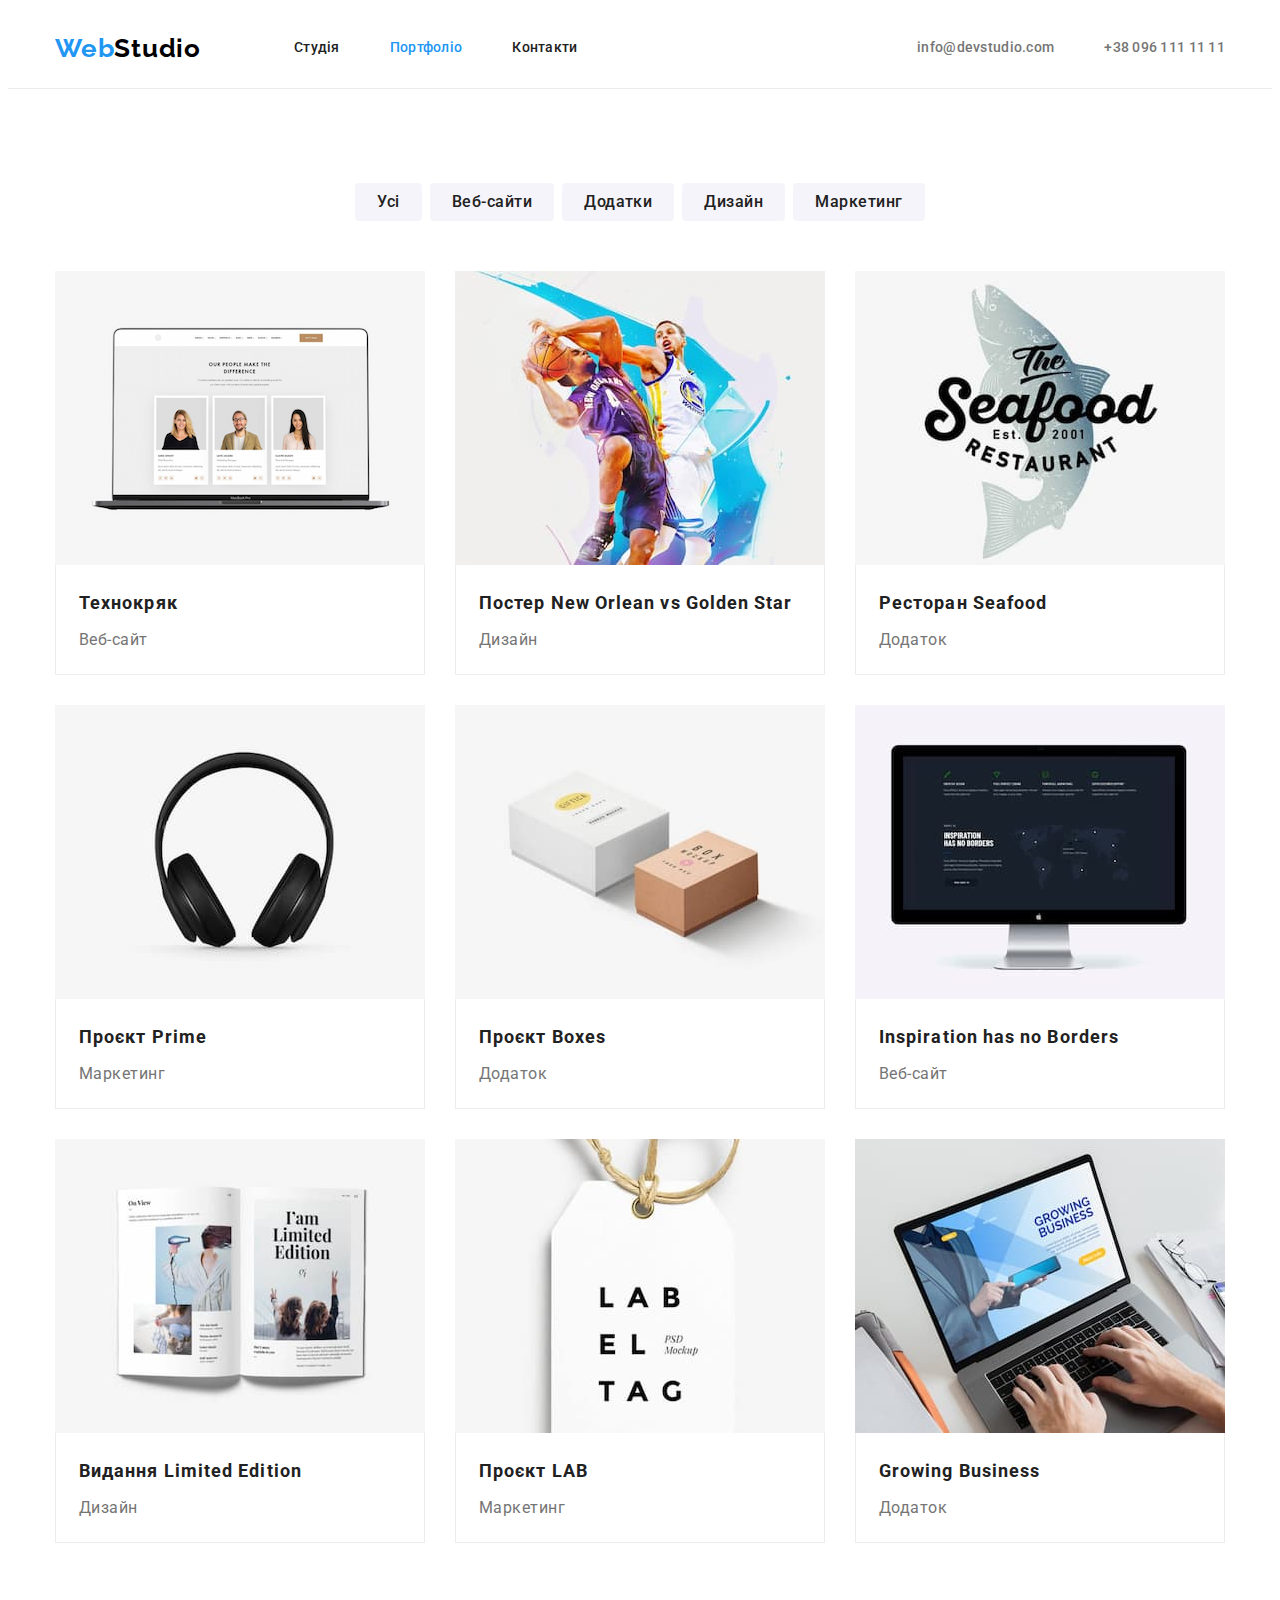
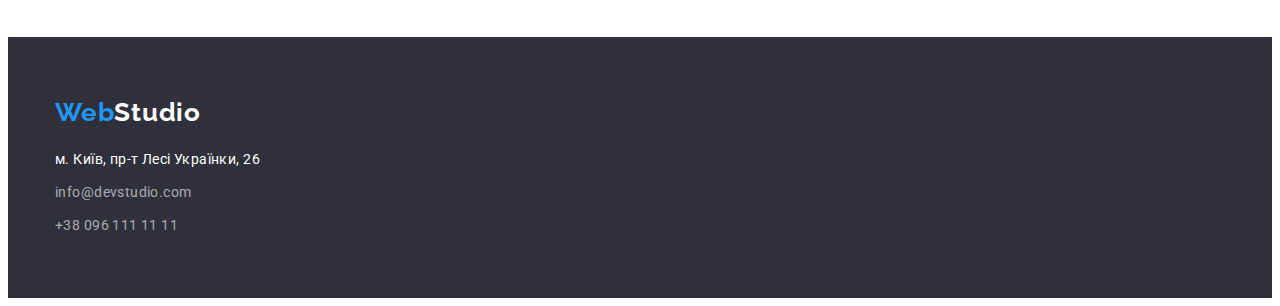
==== portfolio.html @ 72affaf9 "Initial" ====
<!DOCTYPE html>
<html lang="uk">
  <head>
    <meta charset="UTF-8" />
    <meta http-equiv="X-UA-Compatible" content="IE=edge" />
    <meta name="viewport" content="width=device-width, initial-scale=1.0" />
    <title>Document</title>
    <link rel="preconnect" href="https://fonts.googleapis.com" />
    <link rel="preconnect" href="https://fonts.gstatic.com" crossorigin />
    <link
      href="https://fonts.googleapis.com/css2?family=Raleway:wght@700&family=Roboto:wght@400;500;700;900&display=swap"
      rel="stylesheet"
    />
    <link
      rel="stylesheet"
      href="https://cdnjs.cloudflare.com/ajax/libs/modern-normalize/1.1.0/modern-normalize.min.css"
      integrity="sha512-wpPYUAdjBVSE4KJnH1VR1HeZfpl1ub8YT/NKx4PuQ5NmX2tKuGu6U/JRp5y+Y8XG2tV+wKQpNHVUX03MfMFn9Q=="
      crossorigin="anonymous"
      referrerpolicy="no-referrer"
    />
    <link rel="stylesheet" href="./css/style.css" />
  </head>
  <body class="body">
    <header class="hdr portfolio">
      <div class="menu">
        <nav class="nav">
          <a class="logo top" href="./index.html"
            ><span class="logo-begin">Web</span
            ><span class="logo-end-black">Studio</span></a
          >
          <ul class="list hilight">
            <li class="item">
              <a class="link" href="./index.html"> Студія</a>
            </li>
            <li class="item">
              <a class="link" style="color: #2196f3" href="./portfolio.html">
                Портфоліо</a
              >
            </li>
            <li class="item">
              <a class="link" href=""> Контакти</a>
            </li>
          </ul>
        </nav>
        <ul class="list hilight">
          <li class="item">
            <a class="link header-contacts" href="mailto:info@devstudio.com"
              >info@devstudio.com</a
            >
          </li>
          <li class="item">
            <a class="link header-contacts" href="tel:+380961111111"
              >+38 096 111 11 11</a
            >
          </li>
        </ul>
      </div>
    </header>
    <!-- <hr class="h-line" /> -->
    <main>
      <section class="section works">
        <div class="container gallery">
          <h1 class="invisible">Цей заголовок буде скрито.</h1>
          <h2 class="invisible">Фільтр робіт</h2>
          <ul class="list filter">
            <li class="item">
              <button class="button" type="button">Усі</button>
            </li>
            <li class="item">
              <button class="button" type="button">Веб-сайти</button>
            </li>
            <li class="item">
              <button class="button" type="button">Додатки</button>
            </li>
            <li class="item">
              <button class="button" type="button">Дизайн</button>
            </li>
            <li class="item">
              <button class="button" type="button">Маркетинг</button>
            </li>
          </ul>
          <h2 class="invisible">Зразки робіт</h2>
          <ul class="list portfolio">
            <li class="item">
              <a class="portfolio-ref" href="">
                <img
                  src="./images/technokryak_1.jpg"
                  alt="technokryak"
                  width="370"
                  height="294"
                />
                <div class="portfolio-textbox">
                  <h3 class="portfolio-header">Технокряк</h3>
                  <p class="portfolio-text">Веб-сайт</p>
                </div>
              </a>
            </li>
            <li class="item">
              <a class="portfolio-ref" href="">
                <img
                  src="./images/poster-new-orlean-vs-golden-star.jpg"
                  alt="poster-new-orlean-vs-golden-star"
                  width="370"
                  height="294"
                />
                <div class="portfolio-textbox">
                  <h3 class="portfolio-header">
                    Постер New Orlean vs Golden Star
                  </h3>
                  <p class="portfolio-text">Дизайн</p>
                </div>
              </a>
            </li>
            <li class="item">
              <a class="portfolio-ref" href="">
                <img
                  src="./images/restoran-seafood.jpg"
                  alt="restoran-seafood"
                  width="370"
                  height="294"
                />
                <div class="portfolio-textbox">
                  <h3 class="portfolio-header">Ресторан Seafood</h3>
                  <p class="portfolio-text">Додаток</p>
                </div>
              </a>
            </li>
            <li class="item">
              <a class="portfolio-ref" href="">
                <img
                  src="./images/project-prime.jpg"
                  alt="project-prime"
                  width="370"
                  height="294"
                />
                <div class="portfolio-textbox">
                  <h3 class="portfolio-header">Проєкт Prime</h3>
                  <p class="portfolio-text">Маркетинг</p>
                </div>
              </a>
            </li>
            <li class="item">
              <a class="portfolio-ref" href="">
                <img
                  src="./images/project-boxes.jpg"
                  alt="project-boxes"
                  width="370"
                  height="294"
                />
                <div class="portfolio-textbox">
                  <h3 class="portfolio-header">Проєкт Boxes</h3>
                  <p class="portfolio-text">Додаток</p>
                </div>
              </a>
            </li>
            <li class="item">
              <a class="portfolio-ref" href="">
                <img
                  src="./images/inspirations-has-no-borders.jpg"
                  alt="inspirations-has-no-borders"
                  width="370"
                  height="294"
                />
                <div class="portfolio-textbox">
                  <h3 class="portfolio-header">Inspiration has no Borders</h3>
                  <p class="portfolio-text">Веб-сайт</p>
                </div>
              </a>
            </li>
            <li class="item">
              <a class="portfolio-ref" href="">
                <img
                  src="./images/vydannya-limited-edition.jpg"
                  alt="vydannya-limited-edition.jpg"
                  width="370"
                  height="294"
                />
                <div class="portfolio-textbox">
                  <h3 class="portfolio-header">Видання Limited Edition</h3>
                  <p class="portfolio-text">Дизайн</p>
                </div>
              </a>
            </li>
            <li class="item">
              <a class="portfolio-ref" href="">
                <img
                  src="./images/project-lab.jpg"
                  alt="project-lab"
                  width="370"
                  height="294"
                />
                <div class="portfolio-textbox">
                  <h3 class="portfolio-header">Проєкт LAB</h3>
                  <p class="portfolio-text">Маркетинг</p>
                </div>
              </a>
            </li>
            <li class="item">
              <a class="portfolio-ref" href="">
                <img
                  src="./images/groving-business.jpg"
                  alt="groving-business"
                  width="370"
                  height="294"
                />
                <div class="portfolio-textbox">
                  <h3 class="portfolio-header">Growing Business</h3>
                  <p class="portfolio-text">Додаток</p>
                </div>
              </a>
            </li>
          </ul>
        </div>
      </section>
    </main>

    <footer class="ftr">
      <div class="board">
        <div class="first-column">
          <div class="row-logo">
            <a class="logo" href="#"
              ><span class="logo-begin">Web</span
              ><span class="logo-end-white">Studio</span></a
            >
          </div>

          <div class="row-address">
            <a
              class="footer-address"
              href="https://goo.gl/maps/KNuMFoGWD1NAP8xu9"
              target="_blank"
              rel="noopener noreferrer"
              >м. Київ, пр-т Лесі Українки, 26</a
            >
          </div>

          <div class="row-email">
            <a class="footer-ref" href="mailto:info@devstudio.com"
              >info@devstudio.com</a
            >
          </div>

          <div class="row-tel">
            <a class="footer-ref" href="tel:+380961111111">+38 096 111 11 11</a>
          </div>
        </div>
      </div>
    </footer>
  </body>
</html>
---- css/style.css ----
:root {
  --color-primary: #212121;
  --color-secondary: #757575;
  --color-accent: #2196f3;
  --color-footer: rgba(255, 255, 255, 0.6);
  --bckg-primary: #ffffff;
  --bckg-secondary: #f5f4fa;
  --bckg-dark: #2f303a;
  --bckg-button: #f5f4fa;
  --portfolio-gallery-row-count: 3;
  --portfolio-gallery-last-row-count: 3;
  --portfolio-gallery-margin-width: 30px;
}

html {
  box-sizing: border-box;
}
*,
*::before,
*::after {
  box-sizing: inherit;
}

a {
  text-decoration: none;
  color: inherit;
}

img {
  display: block;
  /* box-sizing: border-box; */
  margin: 0;
  padding: 0;
}

body {
  font-family: "Roboto", sans-serif;
  color: var(--color-primary);
  background-color: var(--bckg-primary);
}

.section {
  padding-top: 94px;
  padding-bottom: 94px;
}

.container {
  width: 1200px;
  padding-left: 15px;
  padding-right: 15px;
  padding-top: 0;
  padding-bottom: 0;
  margin-top: 0;
  margin-bottom: 0;
  margin-left: auto;
  margin-right: auto;
}

/* ========================================= */

.logo {
  display: inline-block;
  padding: 0;
  margin: 0;
  font-family: Raleway;
  font-size: 26px;
  font-weight: 700;
  line-height: 1.19;
  letter-spacing: 0.03em;
}
.logo-begin {
  color: var(--color-accent);
}
.logo-end-black {
  color: #000000;
}
.logo-end-white {
  color: #ffffff;
}
.logo.top {
  margin-right: 93px;
}
.list :visited {
  color: inherit;
}
.list.hilight :hover {
  color: var(--color-accent);
}
.list.hilight :focus {
  color: var(--color-accent);
}

.invisible {
  display: none;
}

.sections-header {
  margin-top: 0;
  margin-bottom: 50px;
  padding: 0;
  font-weight: 700;
  font-size: 36px;
  line-height: 1.17;
  text-align: center;
  letter-spacing: 0.03em;
}

/* Page head section */
.hdr {
  background-color: var(--bckg-primary);
}
/* Head section container */
.hdr .menu {
  width: 1200px;
  padding: 0 15px;
  margin: 0 auto;
  display: flex;
  justify-content: space-between;
  align-items: center;
}

.nav {
  display: flex;
  align-items: center;
}

.menu .list {
  list-style: none;
  padding: 0;
  margin: 0;
  display: flex;
  font-weight: 500;
  font-size: 14px;
  line-height: 1.14;
  letter-spacing: 0.02em;
  color: var(--color-primary);
}
.menu .list .link {
  display: block;
  padding-top: 32px;
  padding-bottom: 32px;
}
.menu .list .item + .item {
  margin-left: 50px;
}

.header-contacts {
  color: var(--color-secondary);
}

/* Hero section */
.section.hero {
  padding-top: 200px;
  padding-bottom: 200px;
}
.hero {
  background-color: var(--bckg-dark);
}
/* Hero section container */
.face {
  margin-top: 0;
  margin-bottom: 0;
  margin-left: auto;
  margin-right: auto;
  text-align: center;
}
.hero-header {
  margin-top: 0;
  margin-bottom: 30px;
  margin-left: auto;
  margin-right: auto;
  /*  width: 696px;*/

  font-weight: 900;
  font-size: 44px;
  line-height: 1.36;
  text-align: center;
  letter-spacing: 0.06em;
  text-transform: uppercase;

  color: #ffffff;
}

.face .button {
  padding: 0;
  margin-top: 0;
  margin-bottom: 0;
  margin-left: auto;
  margin-right: auto;
  cursor: pointer;
  min-width: 216px;
  height: 50px;
  border-color: var(--color-accent);
  box-shadow: 0px 4px 4px rgba(0, 0, 0, 0.15);
  border-radius: 4px;
  font-weight: 700;
  font-size: 16px;
  line-height: 1.88;
  text-align: center;
  letter-spacing: 0.06em;
  background: var(--color-accent);
  color: #ffffff;
}

/* Features section  */

.features {
  background-color: var(--bckg-primary);
}
/* Features section container*/
.features .description {
  margin-top: 0;
  margin-bottom: 0;
  padding-top: 0;
  padding-bottom: 0;
}
.description .list {
  display: flex;
  list-style: none;
  margin: 0;
  padding: 0;
}
.description .list .item {
  width: 270px;
}
.description .list .item + .item {
  margin-left: 30px;
}
.feature-header {
  margin-top: 0;
  margin-bottom: 10px;
  padding: 0;
  font-weight: 700;
  font-size: 14px;
  line-height: 1.14;
  letter-spacing: 0.03em;
  text-transform: uppercase;
}
.feature-text {
  margin: 0;
  padding: 0;
  font-weight: 400;
  font-size: 14px;
  line-height: 1.71;
  letter-spacing: 0.03em;
  color: var(--color-secondary);
}

/* Directions (of business) section */
.section.directions {
  padding-top: 0;
}
.directions {
  background-color: var(--bckg-primary);
}
/* Directions container */
.directions .presentation {
  padding-top: 0;
  padding-bottom: 0;
  margin-top: 0;
  margin-bottom: 0;
}
.presentation .list {
  list-style: none;
  margin: 0;
  padding: 0;
  display: flex;
}
.presentation .list .item {
  width: 370px;
}
.presentation .list .item + .item {
  margin-left: 30px;
}

/* (Our) Command section */
.command {
  background-color: var(--bckg-secondary);
}
/* Command section container */
.command .gallery {
  padding-top: 0;
  padding-bottom: 0;
  margin-top: 0;
  margin-bottom: 0;
}

.command.list {
  display: flex;
  list-style: none;
  margin: 0;
  padding: 0;
}

.command.list .item {
  width: 270px;
  text-align: center;
  box-shadow: 0px 1px 3px rgba(0, 0, 0, 0.12), 0px 1px 1px rgba(0, 0, 0, 0.14),
    0px 2px 1px rgba(0, 0, 0, 0.2);
  border-radius: 0px 0px 4px 4px;
}
.command.list .item + .item {
  margin-left: 30px;
}

.command-textbox {
  display: block;
  margin: 0;

  padding-top: 30px;
  padding-left: 0;
  padding-right: 0;
  padding-bottom: 30px;

  border: #ececec;
  border-style: solid;
  border-top-width: 0;
  border-left-width: 1px;
  border-right-width: 1px;
  border-bottom-width: 1px;

  text-align: center;
}

.command-header {
  margin-top: 0;
  margin-bottom: 10px;
  font-weight: 500;
  font-size: 16px;
  line-height: 1.19;
  letter-spacing: 0.03em;
}
.command-text {
  margin-top: 0;
  margin-bottom: 0;
  font-weight: 400;
  font-size: 16px;
  line-height: 1.19;
  letter-spacing: 0.03em;
  color: var(--color-secondary);
}

/* Footer section */
.ftr {
  background-color: var(--bckg-dark);
}
/* Footer section container */
.ftr .board {
  width: 1200px;
  margin: 0 auto;
  padding-left: 15px;
  padding-right: 15px;
  padding-top: 60px;
  padding-bottom: 60px;
  display: flex;
}
.first-column {
  margin: 0;
  display: flex;
  flex-direction: column;
  width: 231px;
}
.first-column .row-logo {
  margin: 0;
  margin-bottom: 20px;
}
.first-column .row-address {
  margin: 0;
  margin-bottom: 9px;
  /* height: 21px; */
}
.first-column .row-email {
  margin: 0;
  margin-bottom: 9px;
  /* height: 21px; */
}
.first-column .row-tel {
  margin: 0;
  /* height: 21px; */
}

.footer-address {
  padding: 0;
  /* height: 21px; */
  text-decoration: none;
  font-style: normal;
  color: #ffffff;
  font-weight: 400;
  font-size: 14px;
  line-height: 1.71;
  /* or 171% */
  letter-spacing: 0.03em;
}
.footer-ref {
  padding: 0;
  /* height: 21px; */
  text-decoration: none;
  font-style: normal;
  font-size: 14px;
  line-height: 1.71;
  letter-spacing: 0.03em;
  color: var(--color-footer);
}
.footer-ref:hover {
  color: var(--color-accent);
}
.footer-ref:focus {
  color: var(--color-accent);
}
.footer-address:hover {
  color: var(--color-accent);
}
.footer-address:focus {
  color: var(--color-accent);
}

/* Portfolio page head section */
.hdr.portfolio {
  border-bottom: #ececec;
  border-style: solid;
  border-top-width: 0;
  border-left-width: 0;
  border-right-width: 0;
  border-bottom-width: 1px;
}

/* (Our) Works section */
.works {
  background-color: var(--bckg-primary);
}
/* Works section Container */
.works .gallery {
  padding-top: 0;
  padding-bottom: 0;
  margin-top: 0;
  margin-bottom: 0;
}

.works .list.filter {
  display: flex;
  list-style: none;
  margin: 0;
  padding: 0;
  /* list-style: none;
  display: flex;*/
  justify-content: center;
  margin-bottom: 50px;
}

.works .list.filter .button {
  padding: 0;
  margin: 0;
  cursor: pointer;
  padding-left: 22px;
  padding-right: 22px;
  padding-top: 6px;
  padding-bottom: 6px;

  background: var(--bckg-button);
  color: var(--color-primary);
  box-shadow: none;
  border: none;
  /* border-style: solid;
  border-color: var(--bckg-button); */
  border-radius: 4px;
  font-family: "Roboto";
  font-style: normal;
  font-weight: 500;
  font-size: 16px;
  line-height: 1.63;

  text-align: center;
  letter-spacing: 0.03em;
}
.works .list.filter .button:hover {
  background: var(--color-accent);
  color: #ffffff;
  padding-left: 25px;
  padding-right: 25px;
  box-shadow: 0px 3px 1px rgba(0, 0, 0, 0.1), 0px 1px 2px rgba(0, 0, 0, 0.08),
    0px 2px 2px rgba(0, 0, 0, 0.12);
  border-radius: 4px;
}
.works .list.filter .button:focus {
  display: flex;
  background: var(--color-accent);
  color: #ffffff;
  padding-left: 25px;
  padding-right: 25px;
  box-shadow: 0px 3px 1px rgba(0, 0, 0, 0.1), 0px 1px 2px rgba(0, 0, 0, 0.08),
    0px 2px 2px rgba(0, 0, 0, 0.12);
}

.works .list.filter .item + .item {
  margin-left: 8px;
}

.works .list.portfolio {
  margin: 0;
  padding: 0;

  list-style: none;
  display: flex;
  flex-wrap: wrap;
}

.portfolio-ref {
  cursor: default;
}

.list.portfolio .item {
  /* box-sizing: border-box; */
  padding: 0;

  width: calc(
    (
        100% -
          (
            (var(--portfolio-gallery-row-count) - 1) *
              var(--portfolio-gallery-margin-width)
          )
      ) / var(--portfolio-gallery-row-count)
  );
  margin-right: var(--portfolio-gallery-margin-width);
  margin-bottom: var(--portfolio-gallery-margin-width);
}

.list.portfolio .item:nth-child(3n) {
  margin-right: 0;
}

.list.portfolio .item:nth-last-child(-n + 3) {
  margin-bottom: 0;
}

.portfolio-textbox {
  display: block;
  margin: 0;
  padding-top: 20px;
  padding-left: 23px;
  padding-right: 23px;
  padding-bottom: 19px;
  border: #ececec;
  border-style: solid;
  border-top-width: 0;
  border-left-width: 1px;
  border-right-width: 1px;
  border-bottom-width: 1px;
}

.portfolio-header {
  margin-top: 0;
  margin-right: 0;
  margin-bottom: 4px;
  margin-left: 0;

  padding: 0;
  font-weight: 700;
  font-size: 18px;
  line-height: 2;
  letter-spacing: 0.06em;
  /*color: var(--color-primary);*/
}

.portfolio-text {
  margin: 0;
  padding: 0;

  font-weight: 400;
  font-size: 16px;
  line-height: 1.88;
  letter-spacing: 0.03em;
  color: var(--color-secondary);
}

/* =============================================== */
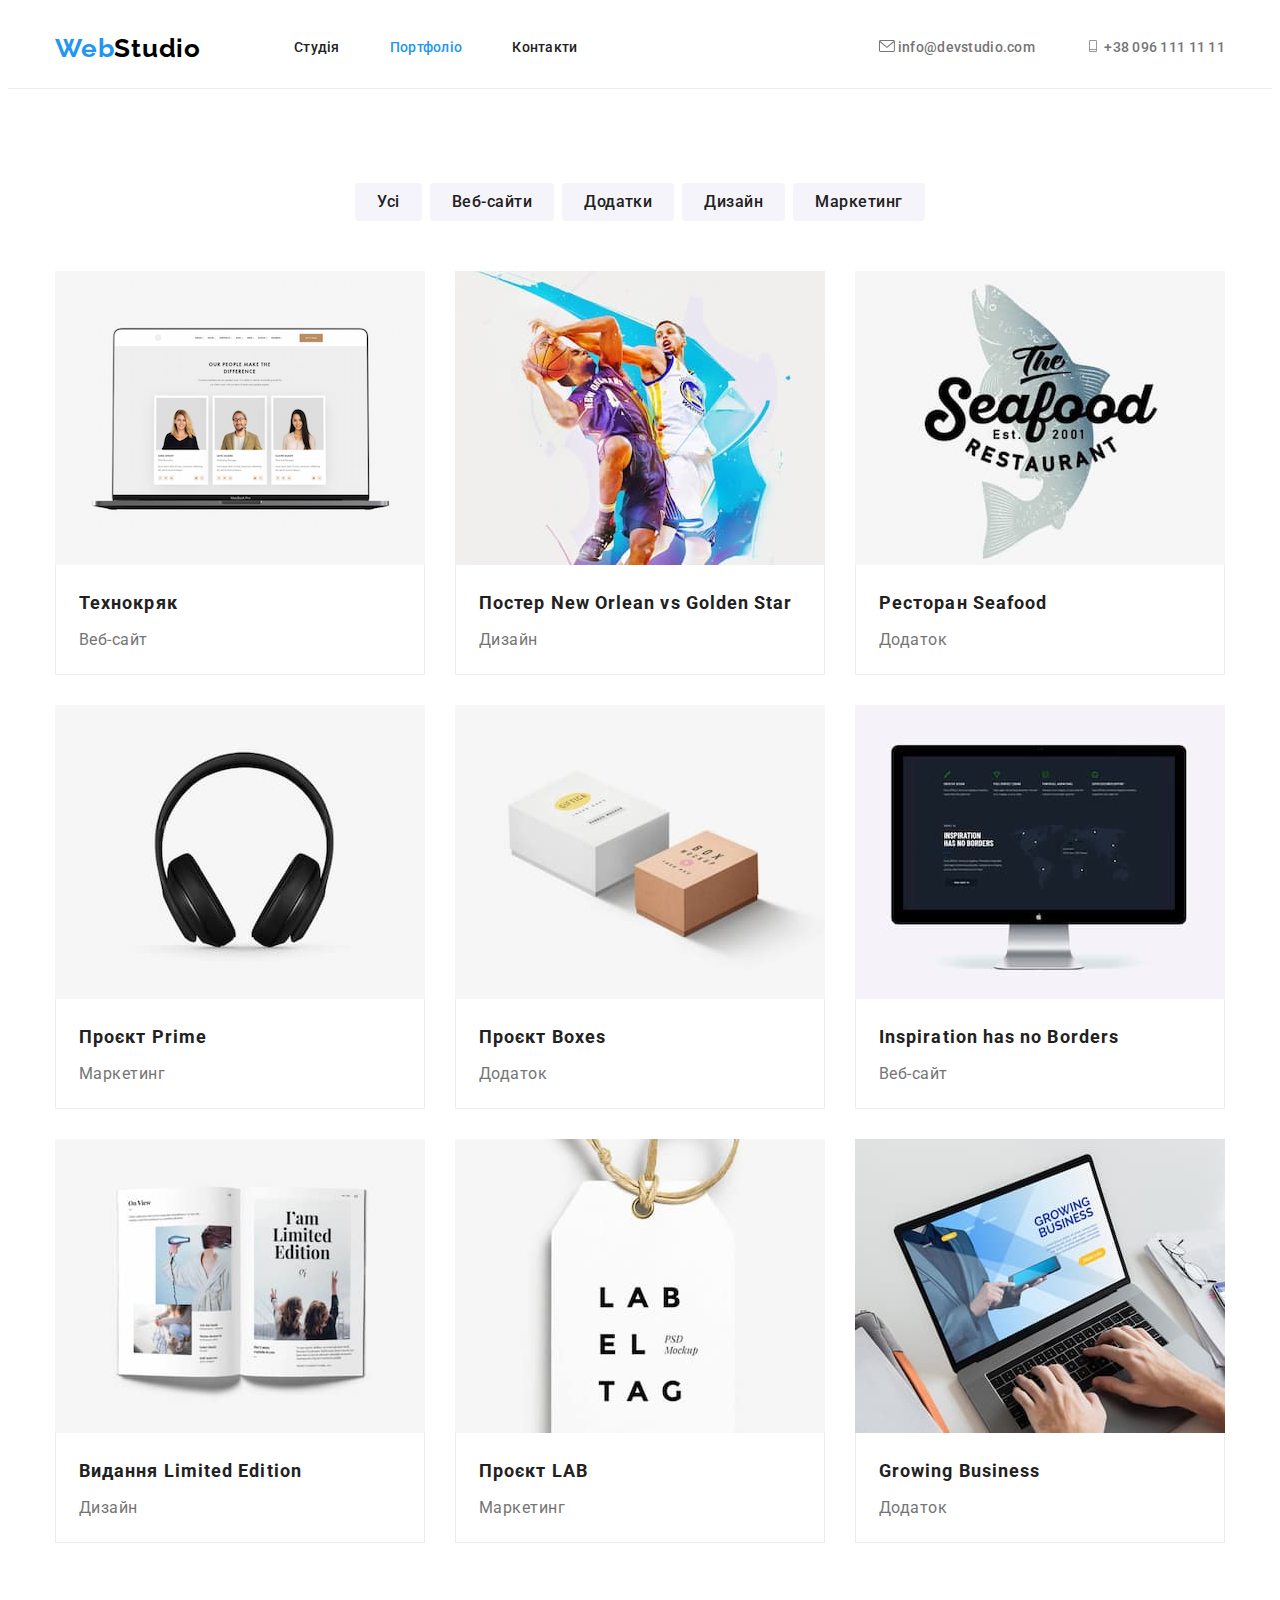
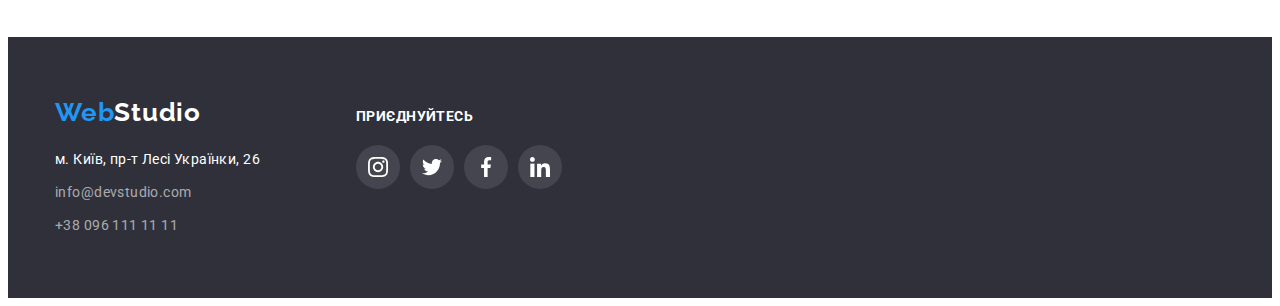
==== commit c5047a51: "Finished 01" ====
--- a/portfolio.html
+++ b/portfolio.html
@@ -44,14 +44,20 @@
         </nav>
         <ul class="list hilight">
           <li class="item">
-            <a class="link header-contacts" href="mailto:info@devstudio.com"
-              >info@devstudio.com</a
-            >
+            <a class="link header-contacts" href="mailto:info@devstudio.com">
+              <svg class="icon">
+                <use href="./images/icons-ws.svg#envelope"></use>
+              </svg>
+              <span> info@devstudio.com </span>
+            </a>
           </li>
           <li class="item">
-            <a class="link header-contacts" href="tel:+380961111111"
-              >+38 096 111 11 11</a
-            >
+            <a class="link header-contacts" href="tel:+380961111111">
+              <svg class="icon">
+                <use href="./images/icons-ws.svg#phone"></use>
+              </svg>
+              <span> +38 096 111 11 11 </span>
+              </a>
           </li>
         </ul>
       </div>
@@ -244,6 +250,43 @@
             <a class="footer-ref" href="tel:+380961111111">+38 096 111 11 11</a>
           </div>
         </div>
+
+        <div class="second-column">
+          <span class="ftr-hdr">Приєднуйтесь</span>
+          <ul class="list">
+            <li class="item">
+              <a class="link" href=""  aria-label="Інстаграм">
+                <svg class="icon">
+                  <use href="./images/icons-ws.svg#instagram"></use>
+                </svg>
+              </a>
+            </li>
+            <li class="item">
+              <a class="link" href="" aria-label="Твітер">
+                <svg class="icon">
+                  <use href="./images/icons-ws.svg#twitter"></use>
+                </svg>
+              </a>
+            </li>
+            <li class="item">
+              <a class="link" href="" aria-label="Фейсбук">
+                <svg class="icon">
+                  <use href="./images/icons-ws.svg#facebook"></use>
+                </svg>
+              </a>
+            </li>
+            <li class="item">
+              <a class="link" href="" aria-label="Лінкед Ін">
+                <svg class="icon">
+                  <use href="./images/icons-ws.svg#linkedin"></use>
+                </svg>
+              </a>
+            </li>
+          </ul>
+        </div>
+      </div>
+
+
       </div>
     </footer>
   </body>
--- a/css/style.css
+++ b/css/style.css
@@ -7,6 +7,7 @@
   --bckg-secondary: #f5f4fa;
   --bckg-dark: #2f303a;
   --bckg-button: #f5f4fa;
+  --icon-not-active: #afb1b8;
   --portfolio-gallery-row-count: 3;
   --portfolio-gallery-last-row-count: 3;
   --portfolio-gallery-margin-width: 30px;
@@ -91,7 +92,16 @@
 }
 
 .invisible {
-  display: none;
+  position: absolute;
+  white-space: nowrap;
+  width: 1px;
+  height: 1px;
+  overflow: hidden;
+  border: 0;
+  padding: 0;
+  clip: rect(0 0 0 0);
+  clip-path: inset(50%);
+  margin: -1px;
 }
 
 .sections-header {
@@ -147,6 +157,14 @@
 .header-contacts {
   color: var(--color-secondary);
 }
+.header-contacts .icon {
+  width: 16px;
+  height: 12px;
+  fill: var(--color-secondary);
+}
+.hdr .link:hover .icon {
+  fill: var(--color-accent);
+}
 
 /* Hero section */
 .section.hero {
@@ -155,6 +173,19 @@
 }
 .hero {
   background-color: var(--bckg-dark);
+  max-width: 1600px;
+  height: 600px;
+  margin-left: auto;
+  margin-right: auto;
+  background-image: linear-gradient(
+      to right,
+      rgba(47, 48, 58, 0.4),
+      rgba(47, 48, 58, 0.4)
+    ),
+    url(../images/hero-bkg.jpg);
+  background-repeat: no-repeat;
+  background-position: center;
+  background-size: cover;
 }
 /* Hero section container */
 .face {
@@ -226,6 +257,27 @@
 .description .list .item + .item {
   margin-left: 30px;
 }
+.feature-image {
+  margin-top: 0;
+  margin-left: 0;
+  margin-right: 0;
+  margin-bottom: 30px;
+  display: flex;
+  justify-content: center;
+  padding-top: 25px;
+  padding-bottom: 25px;
+  padding-left: 0;
+  padding-right: 0;
+  border-radius: 4px;
+  background-color: var(--bckg-secondary);
+}
+.description .icon {
+  width: 70px;
+  height: 70px;
+  margin-left: auto;
+  margin-right: auto;
+}
+
 .feature-header {
   margin-top: 0;
   margin-bottom: 10px;
@@ -332,12 +384,142 @@
 }
 .command-text {
   margin-top: 0;
-  margin-bottom: 0;
+  margin-bottom: 16;
   font-weight: 400;
   font-size: 16px;
   line-height: 1.19;
   letter-spacing: 0.03em;
   color: var(--color-secondary);
+}
+
+.socials {
+  padding: 0;
+  margin: 0;
+
+  width: 206px;
+  margin-right: auto;
+  margin-left: auto;
+
+  /* outline: solid teal 1px; */
+}
+
+.socials .list {
+  display: flex;
+  padding: 0;
+  margin-top: 0;
+  margin-bottom: 0;
+  margin-left: auto;
+  margin-right: auto;
+  border: none;
+  align-content: center;
+  justify-content: center;
+  list-style: none;
+}
+
+.socials .list .item {
+  padding: 0;
+  margin: 0;
+  border: none;
+  border: 0;
+  box-shadow: none;
+  border-radius: 0;
+}
+.socials .list .item + .item {
+  margin-left: 10px;
+}
+
+.socials .list .item .link {
+  display: flex;
+  padding: 0;
+  margin: 0;
+  border: none;
+  border-radius: 50%;
+  width: 44px;
+  height: 44px;
+  justify-content: center;
+  align-items: center;
+
+  /* outline: solid #000000 1px; */
+}
+.socials .link:hover {
+  background-color: var(--color-accent);
+}
+.socials .list .item .link:hover .icon,
+.socials .list .item .link:focus .icon {
+  fill: #ffffff;
+}
+.socials .list .item .link .icon {
+  width: 20px;
+  height: 20px;
+  fill: var(--icon-not-active);
+  /* outline: solid gray 1px; */
+}
+
+/* Clients Section*/
+
+/* Logos Container */
+/* .logos {
+  padding-left: 215px;
+  padding-right: 215px;
+} */
+
+.logos .list {
+  display: flex;
+  padding: 0;
+  margin-top: 0;
+  margin-bottom: 0;
+  margin-left: auto;
+  margin-right: auto;
+  border: none;
+  align-content: center;
+  justify-content: center;
+  list-style: none;
+}
+.logos .list .item {
+  padding: 0;
+  margin: 0;
+  border: none;
+  border: 0;
+  box-shadow: none;
+  border-radius: 0;
+}
+.logos .list .item + .item {
+  margin-left: 10px;
+}
+.logos .list .item .link {
+  display: flex;
+  /* padding-top: 16;
+  padding-bottom: 16px;
+  padding-left: 32px;
+  padding-right: 32px; */
+  margin: 0;
+  /* border: none; */
+  border-radius: 4px;
+  border: 1px solid;
+  border-color: var(--icon-not-active);
+  width: 170px;
+  height: 92px;
+  justify-content: center;
+  align-items: center;
+
+  /* outline: solid gray 1px; */
+}
+.logos .list .item .link:hover {
+  border-radius: 4px;
+  border: 1px solid;
+  border-color: var(--color-accent);
+}
+.logos .list .item .link:hover .icon,
+.logos .list .item .link:focus .icon {
+  fill: var(--color-accent);
+}
+
+.logos .list .item .link .icon {
+  width: 106px;
+  height: 60px;
+  fill: var(--icon-not-active);
+  align-self: center;
+  /* outline: solid gray 1px; */
 }
 
 /* Footer section */
@@ -412,6 +594,84 @@
 }
 .footer-address:focus {
   color: var(--color-accent);
+}
+
+.second-column {
+  margin-left: 70px;
+  margin-top: 0;
+  margin-bottom: 0;
+  margin-right: 0;
+  padding-top: 12px;
+  padding-left: 0;
+  padding-right: 0;
+  padding-bottom: 0;
+  display: flex;
+  flex-direction: column;
+  width: 206px;
+}
+.ftr-hdr {
+  margin-bottom: 20px;
+  font-weight: 700;
+  font-size: 14px;
+  line-height: 1.14;
+  letter-spacing: 0.03em;
+  text-transform: uppercase;
+
+  color: #ffffff;
+}
+
+.second-column .list {
+  display: flex;
+
+  padding: 0;
+  margin-top: 0;
+  margin-bottom: 0;
+  margin-left: auto;
+  margin-right: auto;
+  border: none;
+  align-content: center;
+  justify-content: center;
+  list-style: none;
+}
+
+.second-column .list .item {
+  padding: 0;
+  margin: 0;
+  border: none;
+  border: 0;
+  box-shadow: none;
+  border-radius: 0;
+}
+.second-column .list .item + .item {
+  margin-left: 10px;
+}
+
+.second-column .list .item .link {
+  display: flex;
+  padding: 0;
+  margin: 0;
+  border: none;
+  background: rgba(255, 255, 255, 0.1);
+  border-radius: 50%;
+  width: 44px;
+  height: 44px;
+  justify-content: center;
+  align-items: center;
+
+  /* outline: solid #000000 1px; */
+}
+.second-column .list .item .link:hover {
+  background-color: var(--color-accent);
+}
+.second-column .list .item .link:hover .icon,
+.second-column .list .item .link:focus .icon {
+  fill: #ffffff;
+}
+.second-column .list .item .link .icon {
+  width: 20px;
+  height: 20px;
+  fill: #ffffff;
+  /* outline: solid gray 1px; */
 }
 
 /* Portfolio page head section */
@@ -505,7 +765,12 @@
 }
 
 .portfolio-ref {
+  display: inline-block;
   cursor: default;
+}
+.portfolio-ref:hover {
+  box-shadow: 0px 1px 1px rgba(0, 0, 0, 0.12), 0px 4px 4px rgba(0, 0, 0, 0.06),
+    1px 4px 6px rgba(0, 0, 0, 0.16);
 }
 
 .list.portfolio .item {
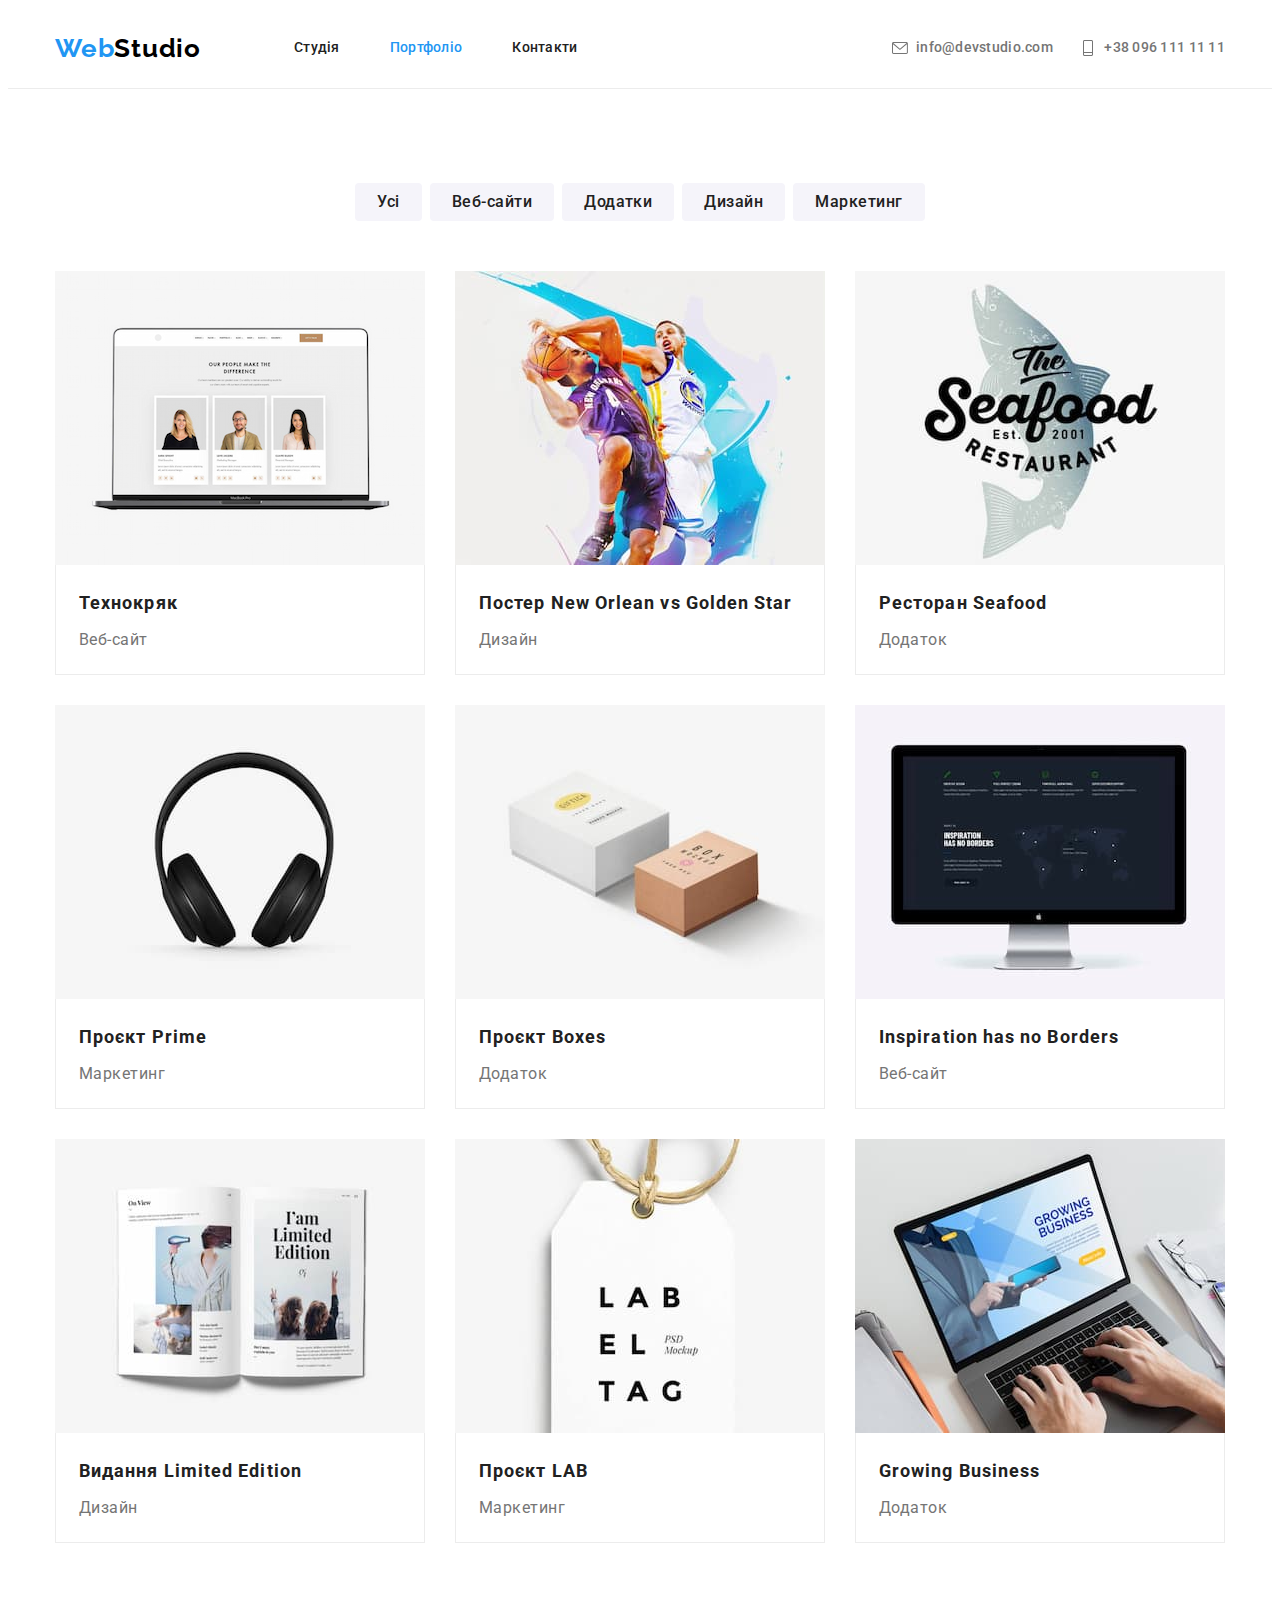
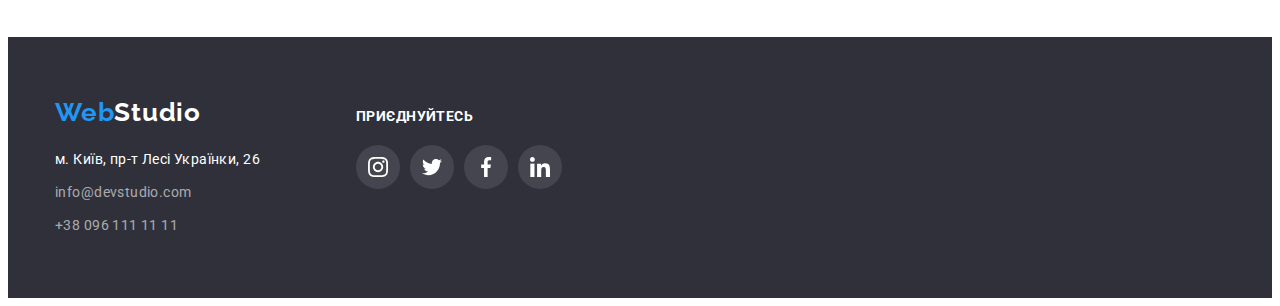
==== commit 217fd326: "Finished 04" ====
--- a/portfolio.html
+++ b/portfolio.html
@@ -42,22 +42,34 @@
             </li>
           </ul>
         </nav>
-        <ul class="list hilight">
+        <ul class="list contacts-hdr">
           <li class="item">
-            <a class="link header-contacts" href="mailto:info@devstudio.com">
-              <svg class="icon">
-                <use href="./images/icons-ws.svg#envelope"></use>
-              </svg>
-              <span> info@devstudio.com </span>
+            <a class="link" href="mailto:info@devstudio.com">
+              <div class="mail">
+                <div>
+                  <svg class="icon">
+                    <use href="./images/icons-ws.svg#envelope"></use>
+                  </svg>
+                </div>
+                <div>
+                  <span class="text"> info@devstudio.com </span>
+                </div>
+              </div>
             </a>
           </li>
           <li class="item">
-            <a class="link header-contacts" href="tel:+380961111111">
-              <svg class="icon">
-                <use href="./images/icons-ws.svg#phone"></use>
-              </svg>
-              <span> +38 096 111 11 11 </span>
-              </a>
+            <a class="link" href="tel:+380961111111">
+              <div class="phone">
+                <div>
+                  <svg class="icon">
+                    <use href="./images/icons-ws.svg#phone"></use>
+                  </svg>
+                </div>
+                <div>
+                  <span class="text"> +38 096 111 11 11 </span>
+                </div>
+              </div>
+            </a>
           </li>
         </ul>
       </div>
@@ -224,7 +236,7 @@
       <div class="board">
         <div class="first-column">
           <div class="row-logo">
-            <a class="logo" href="#"
+            <a class="logo" href="./index.html"
               ><span class="logo-begin">Web</span
               ><span class="logo-end-white">Studio</span></a
             >
@@ -255,28 +267,52 @@
           <span class="ftr-hdr">Приєднуйтесь</span>
           <ul class="list">
             <li class="item">
-              <a class="link" href=""  aria-label="Інстаграм">
+              <a
+                class="link"
+                href=""
+                aria-label="Інстаграм"
+                target="_blank"
+                rel="noopener noreferrer"
+              >
                 <svg class="icon">
                   <use href="./images/icons-ws.svg#instagram"></use>
                 </svg>
               </a>
             </li>
             <li class="item">
-              <a class="link" href="" aria-label="Твітер">
+              <a
+                class="link"
+                href=""
+                aria-label="Твітер"
+                target="_blank"
+                rel="noopener noreferrer"
+              >
                 <svg class="icon">
                   <use href="./images/icons-ws.svg#twitter"></use>
                 </svg>
               </a>
             </li>
             <li class="item">
-              <a class="link" href="" aria-label="Фейсбук">
+              <a
+                class="link"
+                href=""
+                aria-label="Фейсбук"
+                target="_blank"
+                rel="noopener noreferrer"
+              >
                 <svg class="icon">
                   <use href="./images/icons-ws.svg#facebook"></use>
                 </svg>
               </a>
             </li>
             <li class="item">
-              <a class="link" href="" aria-label="Лінкед Ін">
+              <a
+                class="link"
+                href=""
+                aria-label="Лінкед Ін"
+                target="_blank"
+                rel="noopener noreferrer"
+              >
                 <svg class="icon">
                   <use href="./images/icons-ws.svg#linkedin"></use>
                 </svg>
@@ -284,9 +320,6 @@
             </li>
           </ul>
         </div>
-      </div>
-
-
       </div>
     </footer>
   </body>
--- a/css/style.css
+++ b/css/style.css
@@ -84,9 +84,7 @@
 .list :visited {
   color: inherit;
 }
-.list.hilight :hover {
-  color: var(--color-accent);
-}
+.list.hilight :hover,
 .list.hilight :focus {
   color: var(--color-accent);
 }
@@ -121,12 +119,12 @@
 }
 /* Head section container */
 .hdr .menu {
-  width: 1200px;
+  display: flex;
+  justify-content: space-between;
+  align-items: center;
   padding: 0 15px;
   margin: 0 auto;
-  display: flex;
-  justify-content: space-between;
-  align-items: center;
+  width: 1200px;
 }
 
 .nav {
@@ -150,21 +148,85 @@
   padding-top: 32px;
   padding-bottom: 32px;
 }
-.menu .list .item + .item {
+.menu .list.hilight .item + .item {
   margin-left: 50px;
 }
 
-.header-contacts {
-  color: var(--color-secondary);
-}
-.header-contacts .icon {
+
+.list.contacts-hdr{
+display: flex;
+justify-content: space-between;
+  align-items: center;
+  padding: 0;
+  margin: 0;
+  width: 333px;
+}
+.list.contacts-hdr .item + .item {
+  margin-left: 30px;
+}
+
+.list.contacts-hdr .link :hover,
+.list.contacts-hdr .link :focus {
+  color: var(--color-accent);
+}
+.mail {
+  display: flex;
+  justify-content: space-between;
+  align-items: center;
+  padding: 0;
+  margin: 0;
+  width: 161px;
+  font-weight: 500;
+  font-size: 14px;
+  line-height: 1.14;
+  letter-spacing: 0.02em;
+  color: var(--color-secondary);  
+}
+.mail .icon {
+  display: block;
   width: 16px;
   height: 12px;
+  margin-right: 10;
   fill: var(--color-secondary);
-}
-.hdr .link:hover .icon {
+  }
+
+.phone {
+  display: flex;
+  justify-content: space-between;
+  align-items: center;
+  padding: 0;
+  margin: 0;
+  width: 142px;
+  font-weight: 500;
+  font-size: 14px;
+  line-height: 1.14;
+  letter-spacing: 0.02em;
+  color: var(--color-secondary);
+}
+.phone .icon {
+  display: block;
+  width: 10px;
+  height: 16px;
+  margin-right: 10px;
+  fill: var(--color-secondary);
+}
+
+.hdr .link:hover .icon,
+.hdr .link:focus .icon {
   fill: var(--color-accent);
-}
+ }
+
+.hdr .link:hover .text,
+.hdr .link:focus .text {
+  color: var(--color-accent);
+}
+.hdr .link:visited .icon,
+.hdr .link:visited .icon,
+.hdr .link:visited .text,
+.hdr .link:visited .text {
+  fill: var(--color-secondary);
+}
+
 
 /* Hero section */
 .section.hero {
@@ -399,8 +461,6 @@
   width: 206px;
   margin-right: auto;
   margin-left: auto;
-
-  /* outline: solid teal 1px; */
 }
 
 .socials .list {
@@ -438,10 +498,9 @@
   height: 44px;
   justify-content: center;
   align-items: center;
-
-  /* outline: solid #000000 1px; */
-}
-.socials .link:hover {
+}
+.socials .link:hover,
+.socials .link:focus {
   background-color: var(--color-accent);
 }
 .socials .list .item .link:hover .icon,
@@ -452,15 +511,12 @@
   width: 20px;
   height: 20px;
   fill: var(--icon-not-active);
-  /* outline: solid gray 1px; */
 }
 
 /* Clients Section*/
 
 /* Logos Container */
 /* .logos {
-  padding-left: 215px;
-  padding-right: 215px;
 } */
 
 .logos .list {
@@ -484,16 +540,11 @@
   border-radius: 0;
 }
 .logos .list .item + .item {
-  margin-left: 10px;
+  margin-left: 30px;
 }
 .logos .list .item .link {
   display: flex;
-  /* padding-top: 16;
-  padding-bottom: 16px;
-  padding-left: 32px;
-  padding-right: 32px; */
-  margin: 0;
-  /* border: none; */
+  margin: 0;
   border-radius: 4px;
   border: 1px solid;
   border-color: var(--icon-not-active);
@@ -501,10 +552,9 @@
   height: 92px;
   justify-content: center;
   align-items: center;
-
-  /* outline: solid gray 1px; */
-}
-.logos .list .item .link:hover {
+}
+.logos .list .item .link:hover,
+.logos .list .item .link:focus {
   border-radius: 4px;
   border: 1px solid;
   border-color: var(--color-accent);
@@ -583,15 +633,11 @@
   letter-spacing: 0.03em;
   color: var(--color-footer);
 }
-.footer-ref:hover {
-  color: var(--color-accent);
-}
+.footer-ref:hover,
 .footer-ref:focus {
   color: var(--color-accent);
 }
-.footer-address:hover {
-  color: var(--color-accent);
-}
+.footer-address:hover,
 .footer-address:focus {
   color: var(--color-accent);
 }
@@ -660,7 +706,8 @@
 
   /* outline: solid #000000 1px; */
 }
-.second-column .list .item .link:hover {
+.second-column .list .item .link:hover,
+.second-column .list .item .link:focus {
   background-color: var(--color-accent);
 }
 .second-column .list .item .link:hover .icon,
@@ -732,7 +779,8 @@
   text-align: center;
   letter-spacing: 0.03em;
 }
-.works .list.filter .button:hover {
+.works .list.filter .button:hover,
+.works .list.filter .button:focus {
   background: var(--color-accent);
   color: #ffffff;
   padding-left: 25px;
@@ -741,15 +789,6 @@
     0px 2px 2px rgba(0, 0, 0, 0.12);
   border-radius: 4px;
 }
-.works .list.filter .button:focus {
-  display: flex;
-  background: var(--color-accent);
-  color: #ffffff;
-  padding-left: 25px;
-  padding-right: 25px;
-  box-shadow: 0px 3px 1px rgba(0, 0, 0, 0.1), 0px 1px 2px rgba(0, 0, 0, 0.08),
-    0px 2px 2px rgba(0, 0, 0, 0.12);
-}
 
 .works .list.filter .item + .item {
   margin-left: 8px;
@@ -768,7 +807,8 @@
   display: inline-block;
   cursor: default;
 }
-.portfolio-ref:hover {
+.portfolio-ref:hover,
+.portfolio-ref:focus {
   box-shadow: 0px 1px 1px rgba(0, 0, 0, 0.12), 0px 4px 4px rgba(0, 0, 0, 0.06),
     1px 4px 6px rgba(0, 0, 0, 0.16);
 }
